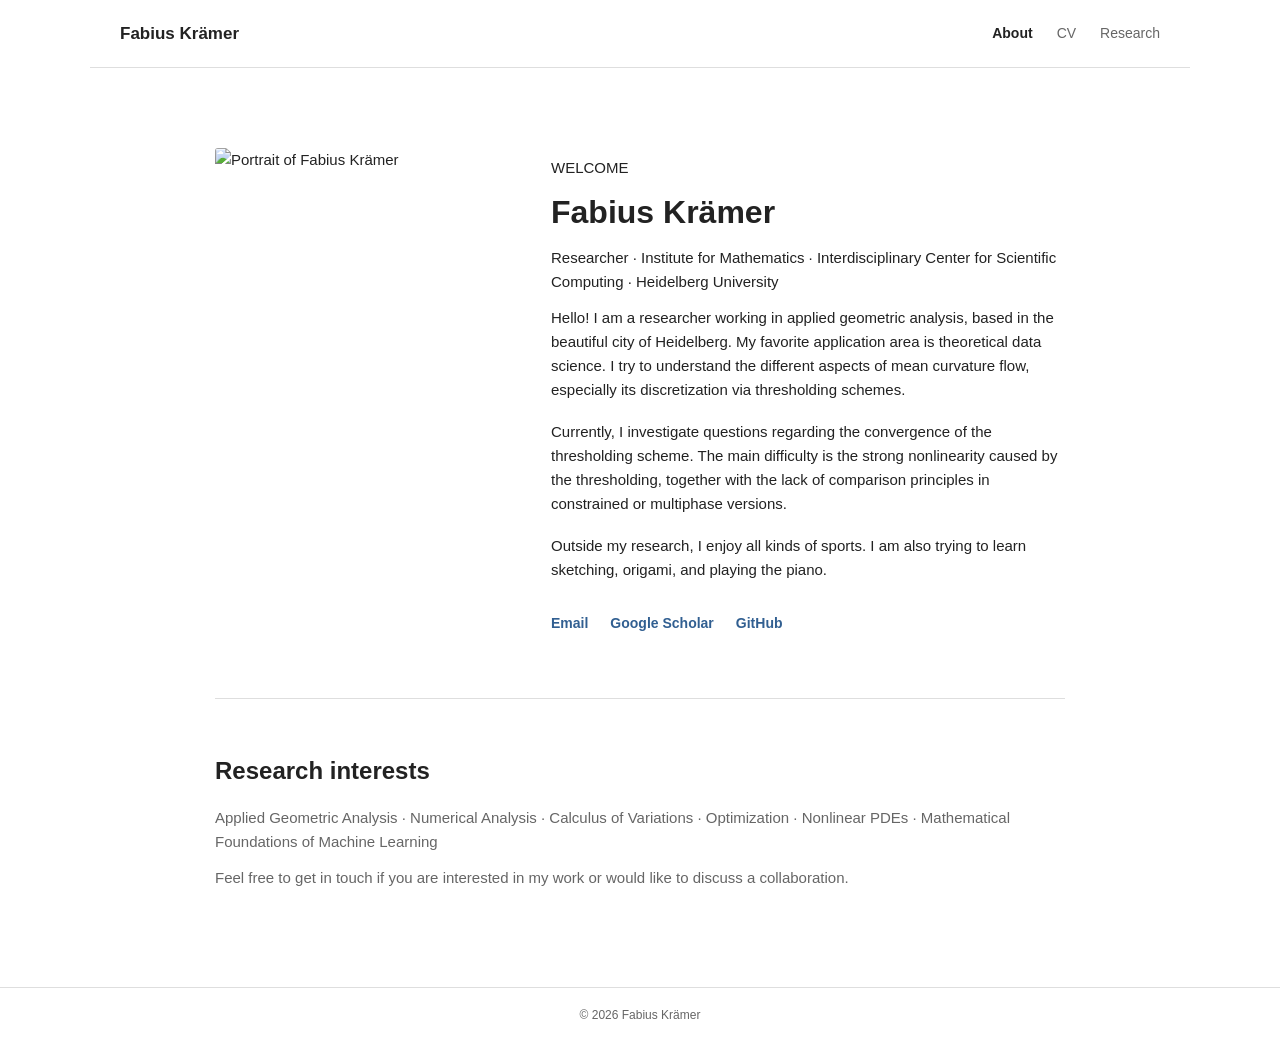
==== index.html @ 5434fd24 "Add files via upload" ====
<!DOCTYPE html>
<html lang="en">
<head>
  <meta charset="UTF-8">
  <meta name="viewport" content="width=device-width, initial-scale=1.0">
  <meta name="description" content="Personal academic website and research portfolio.">
  <title>Fabius Krämer | Academic Website</title>
  <link rel="stylesheet" href="style.css">
</head>
<body>

  <header class="site-header">
    <a class="site-logo" href="index.html">Fabius Krämer</a>
    <nav aria-label="Main navigation">
      <a class="active" href="index.html">About</a>
      <a href="cv.html">CV</a>
      <a href="research.html">Research</a>
    </nav>
  </header>

  <main class="container">
    <section class="profile">
      <div class="profile-image">
        <img src="images/profile.jpg"
             alt="Portrait of Fabius Krämer">
      </div>

      <div class="profile-content">
        <p class="eyebrow">WELCOME</p>
        <h1>Fabius Krämer</h1>

        <p class="affiliation">
          Researcher · Institute for Mathematics · Interdisciplinary Center for Scientific Computing ·
          Heidelberg University
        </p>

        <div class="intro">
          <p>
            Hello! I am a researcher working in applied geometric analysis, based in the beautiful city of Heidelberg.
            My favorite application area is theoretical data science.
            I try to understand the different aspects of mean curvature flow, especially its discretization via thresholding schemes.
          </p>

          <p>
            Currently, I investigate questions regarding the convergence of the thresholding scheme. The main difficulty is the strong nonlinearity caused by the thresholding, together with the lack of comparison principles in constrained or multiphase versions.
          </p>

          <p>
            Outside my research, I enjoy all kinds of sports. I am also trying to learn sketching, origami, and playing the piano.
          </p>
        </div>

        <div class="social-links">
          <a href="mailto:f.kraemer@math.uni-heidelberg.de">Email</a>
          <a href="https://scholar.google.com/citations?user=yM-aKJkAAAAJ&hl=de&oi=ao"
             target="_blank" rel="noreferrer">Google Scholar</a>
          <a href="https://github.com/fabiuskt"
             target="_blank" rel="noreferrer">GitHub</a>
        </div>
      </div>
    </section>

    <section class="about-extra">
      <h2>Research interests</h2>
      <p>
        Applied Geometric Analysis ·
        Numerical Analysis · Calculus of Variations · Optimization · Nonlinear PDEs · Mathematical Foundations of Machine Learning
      </p>
      <p>
        Feel free to get in touch if you are interested in
        my work or would like to discuss a collaboration.
      </p>
    </section>
  </main>

  <footer class="site-footer">
    <p>© 2026 Fabius Krämer</p>
  </footer>

</body>
</html>
---- style.css ----
/* ========================================
   1. Global styles
   ======================================== */

:root {
  --background: #ffffff;
  --text: #222222;
  --muted: #666666;
  --border: #dedede;
  --link: #315f91;
  --content-width: 850px;
}

* {
  box-sizing: border-box;
}

html {
  scroll-behavior: smooth;
}

body {
  margin: 0;
  background: var(--background);
  color: var(--text);
  font-family: Arial, Helvetica, sans-serif;
  font-size: 15px;
  line-height: 1.6;
}

a {
  color: var(--link);
  text-decoration: none;
}

a:hover {
  text-decoration: underline;
}

img {
  display: block;
  max-width: 100%;
  height: auto;
}

h1,
h2,
h3,
h4 {
  color: var(--text);
  line-height: 1.3;
}

h1 {
  margin: 0 0 12px;
  font-size: 32px;
  font-weight: 600;
}

h2 {
  font-size: 22px;
  font-weight: 600;
}

h3 {
  font-size: 16px;
  font-weight: 600;
}

p {
  margin: 0 0 12px;
}

ul,
ol {
  padding-left: 22px;
}

li {
  margin-bottom: 4px;
}


/* ========================================
   2. Header and navigation
   ======================================== */

.site-header {
  display: flex;
  align-items: center;
  justify-content: space-between;
  gap: 24px;
  max-width: 1100px;
  margin: 0 auto;
  padding: 20px 30px;
  border-bottom: 1px solid var(--border);
}

.site-logo {
  color: var(--text);
  font-size: 17px;
  font-weight: 600;
  white-space: nowrap;
}

.site-logo:hover {
  text-decoration: none;
}

.site-header nav {
  display: flex;
  align-items: center;
  gap: 24px;
}

.site-header nav a {
  color: var(--muted);
  font-size: 14px;
}

.site-header nav a:hover,
.site-header nav a.active {
  color: var(--text);
}

.site-header nav a.active {
  font-weight: 600;
}


/* ========================================
   3. Main content and footer
   ======================================== */

.container {
  width: min(var(--content-width), calc(100% - 48px));
  margin: 0 auto;
}

main.container {
  min-height: 70vh;
}

.site-footer {
  margin-top: 35px;
  padding: 18px 24px;
  border-top: 1px solid var(--border);
  text-align: center;
  color: var(--muted);
  font-size: 12px;
}

.site-footer p {
  margin: 0;
}

/* ========================================
   4. Homepage profile
======================================== */

.profile {
  display: grid;
  grid-template-columns: 280px minmax(0, 1fr);
  gap: 56px;
  align-items: start;
  padding: 80px 0 64px;
}

.profile-image img {
  width: 100%;
  aspect-ratio: 4 / 5;
  object-fit: cover;
  border-radius: 3px;
}

.profile-content {
  padding-top: 8px;
}

.intro p {
  margin-bottom: 18px;
}

.social-links {
  display: flex;
  flex-wrap: wrap;
  gap: 12px 22px;
  margin-top: 30px;
  font-size: 14px;
  font-weight: bold;
}

.about-extra {
  border-top: 1px solid var(--border);
  padding: 36px 0 50px;
}

.about-extra h2 {
  font-size: 24px;
}

.about-extra p {
  color: var(--muted);
}


/* ========================================
   5. CV page
   ======================================== */

.cv-page {
  max-width: 850px;
  padding-top: 32px;
  padding-bottom: 40px;
}

.cv-page h1 {
  margin-bottom: 6px;
}

/* Space between CV sections */
.cv-page .cv-section {
  margin-top: 20px;
}

/* Section headings and their horizontal rules */
.cv-page .cv-section h2 {
  margin: 0;
  padding: 0 0 5px;
  border-bottom: 1px solid var(--text);
  font-size: 22px;
  line-height: 1.2;
}

/* Keep the entries in a two-column layout:
   year on the left, description on the right. */
.cv-page .cv-table {
  width: 100%;
}

.cv-page .cv-row {
  display: grid;
  grid-template-columns: 125px minmax(0, 1fr);
  column-gap: 20px;
  align-items: start;
  padding: 7px 0;
  border-bottom: 1px solid var(--border);
}

/* Left-hand year/date column */
.cv-page .cv-year {
  min-width: 0;
  padding-top: 1px;
  color: var(--muted);
  font-size: 13px;
  line-height: 1.45;
  white-space: nowrap;
}

/* Right-hand description column */
.cv-page .cv-detail {
  min-width: 0;
}

.cv-page .cv-detail h3 {
  margin: 0 0 1px;
  font-size: 15px;
  font-weight: 600;
  line-height: 1.3;
}

.cv-page .cv-detail p {
  margin: 2px 0 0;
  font-size: 13px;
  line-height: 1.45;
}

.cv-page .cv-detail .cv-institution {
  margin-top: 0;
  margin-bottom: 0;
  color: var(--muted);
}

.cv-page .cv-detail p + p {
  margin-top: 3px;
}

.cv-page .cv-detail ul {
  margin-top: 3px;
  margin-bottom: 0;
  padding-left: 18px;
  font-size: 13px;
  line-height: 1.45;
}

.cv-page .cv-detail li {
  margin-bottom: 0;
}

.cv-page .cv-detail a {
  overflow-wrap: anywhere;
}

/* Optional CV download link/button */
.cv-page .cv-download {
  display: inline-block;
  margin-top: 4px;
  margin-bottom: 18px;
}

/* Optional research-interest grid */
.cv-page .interests-grid {
  display: grid;
  grid-template-columns: repeat(2, minmax(0, 1fr));
  gap: 0 20px;
}

.cv-page .interests-grid div {
  padding: 6px 0;
  border-bottom: 1px solid var(--border);
}


/* ========================================
   6. Research page
   ======================================== */

.research-page {
  padding-top: 42px;
  padding-bottom: 50px;
}

.research-page > h1 {
  margin-bottom: 12px;
}

.page-intro {
  margin-bottom: 24px;
}

.research-list {
  border-top: 1px solid var(--border);
}

.research-item {
  border-bottom: 1px solid var(--border);
}

/* Collapsed header: year | title (+ meta below, right-aligned) | icon.
   A fixed minimum height gives every item the same spacing, and the
   meta line is pinned to the bottom-right corner. Because the meta
   line has its own grid row, it can never overlap the title. */
.research-item summary {
  display: grid;
  grid-template-columns: 56px minmax(0, 1fr) 20px;
  grid-template-rows: auto auto;
  column-gap: 16px;
  row-gap: 2px;
  align-items: start;
  padding: 12px 0 5px;
  cursor: pointer;
  list-style: none;
}

.research-item summary::-webkit-details-marker {
  display: none;
}

.research-item summary:hover .paper-title {
  color: var(--link);
}

.paper-year {
  grid-column: 1;
  grid-row: 1;
  padding-top: 2px;
  color: var(--muted);
  font-size: 13px;
}

/* Always reserve exactly two lines, so one-line and two-line
   titles give items of identical height. */
.paper-title {
  grid-column: 2;
  grid-row: 1;
  min-height: 2.8em;
  font-size: 15px;
  font-weight: 600;
  line-height: 1.4;
}

.paper-meta {
  grid-column: 2;
  grid-row: 2;
  align-self: end;
  justify-self: end;
  text-align: right;
  color: var(--muted);
  font-size: 12.5px;
  font-weight: 400;
  line-height: 1.4;
}

.expand-icon {
  grid-column: 3;
  grid-row: 1;
  color: var(--muted);
  font-size: 20px;
  line-height: 1.2;
  text-align: center;
}

.expand-icon::before {
  content: "+";
}

.research-item[open] .expand-icon::before {
  content: "\2212";
}

/* Expanded content, aligned with the title column */
.research-content {
  padding: 0 28px 24px 72px;
}

.research-content p {
  margin: 0 0 10px;
  font-size: 14px;
}

.project-links {
  display: flex;
  flex-wrap: wrap;
  gap: 8px 22px;
  margin: 14px 0;
  font-size: 14px;
  font-weight: bold;
}

.research-content img {
  max-width: 100%;
  margin-top: 12px;
  border-radius: 3px;
}


/* ========================================
   7. Responsive layout
   ======================================== */

@media (max-width: 650px) {
  .site-header {
    padding: 16px 20px;
    gap: 14px;
  }

  .site-header nav {
    gap: 15px;
  }

  .container {
    width: calc(100% - 36px);
  }

  .about-layout {
    grid-template-columns: 150px minmax(0, 1fr);
    gap: 22px;
    padding-top: 30px;
  }

  h1 {
    font-size: 28px;
  }

  .cv-page {
    padding-top: 28px;
    padding-bottom: 32px;
  }

  .cv-page .cv-section {
    margin-top: 17px;
  }

  .cv-page .cv-row {
    grid-template-columns: 105px minmax(0, 1fr);
    column-gap: 14px;
    padding-top: 6px;
    padding-bottom: 6px;
  }

  .cv-page .cv-year {
    white-space: normal;
  }

  .cv-page .interests-grid {
    grid-template-columns: 1fr;
  }

  .research-page {
    padding-top: 30px;
  }

  .research-item summary {
    grid-template-columns: 44px minmax(0, 1fr) 20px;
    column-gap: 12px;
  }

  .research-content {
    padding: 0 0 22px 0;
  }
}

@media (max-width: 450px) {
  .site-header {
    align-items: flex-start;
    flex-direction: column;
    gap: 8px;
  }

  .site-header nav {
    gap: 20px;
  }

  .about-layout {
    grid-template-columns: 1fr;
    gap: 20px;
  }

  .about-image,
  .profile-image {
    max-width: 200px;
  }

  /* Preserve the CV's two columns on small screens,
     while making the date column narrower. */
  .cv-page .cv-row {
    grid-template-columns: 82px minmax(0, 1fr);
    column-gap: 12px;
  }

  .cv-page .cv-year {
    font-size: 12px;
  }

  .cv-page .cv-detail h3 {
    font-size: 14px;
  }
}
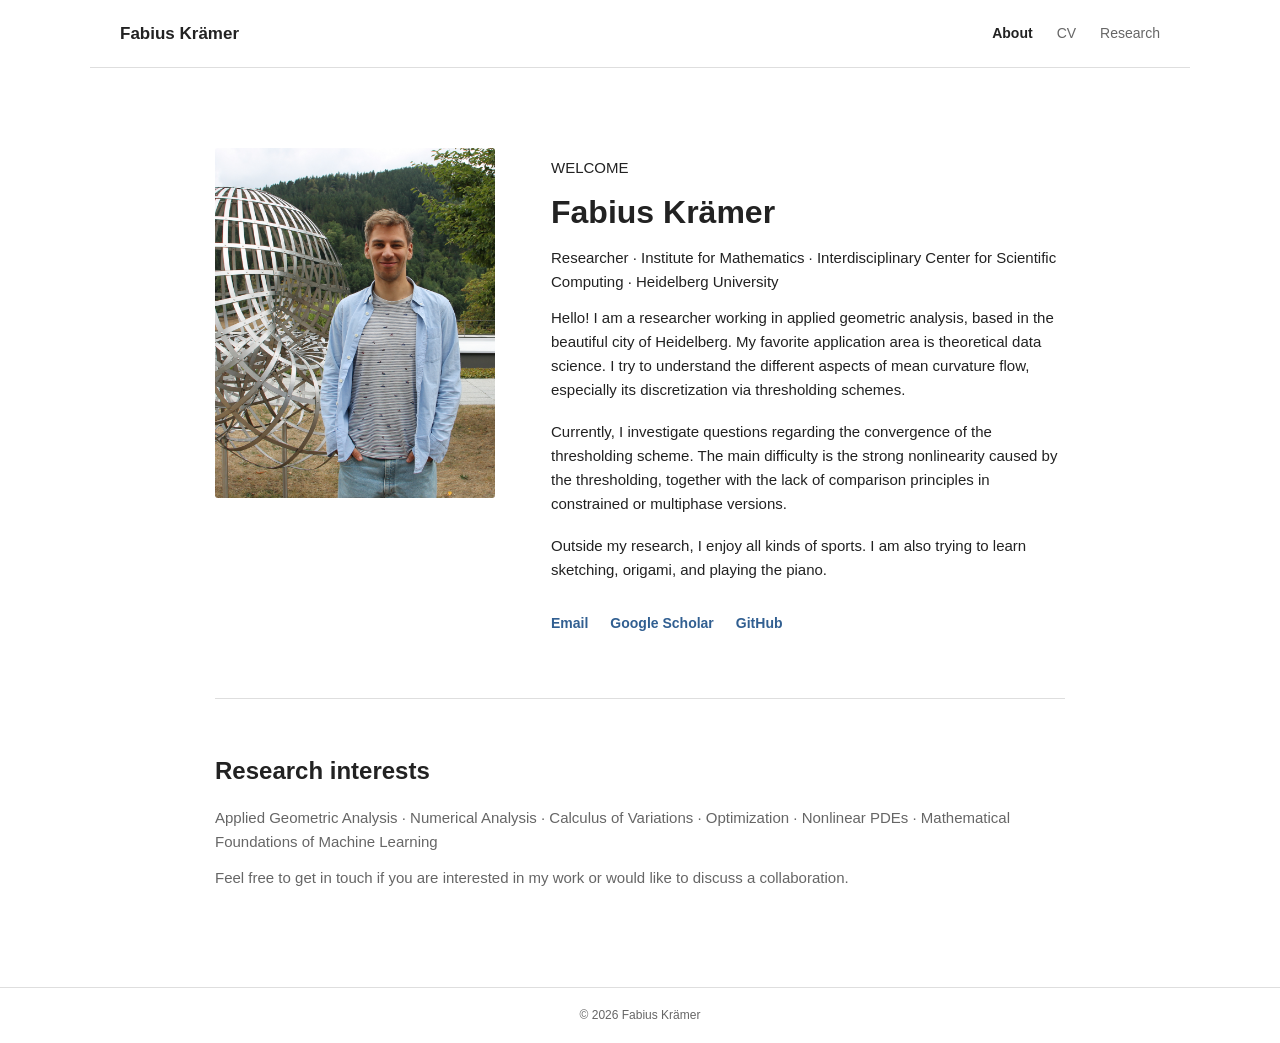
==== commit 3d56aeaa: "case sensetive image file names" ====
--- a/index.html
+++ b/index.html
@@ -22,7 +22,7 @@
   <main class="container">
     <section class="profile">
       <div class="profile-image">
-        <img src="images/profile.jpg"
+        <img src="Images/profile.jpg"
              alt="Portrait of Fabius Krämer">
       </div>
 
